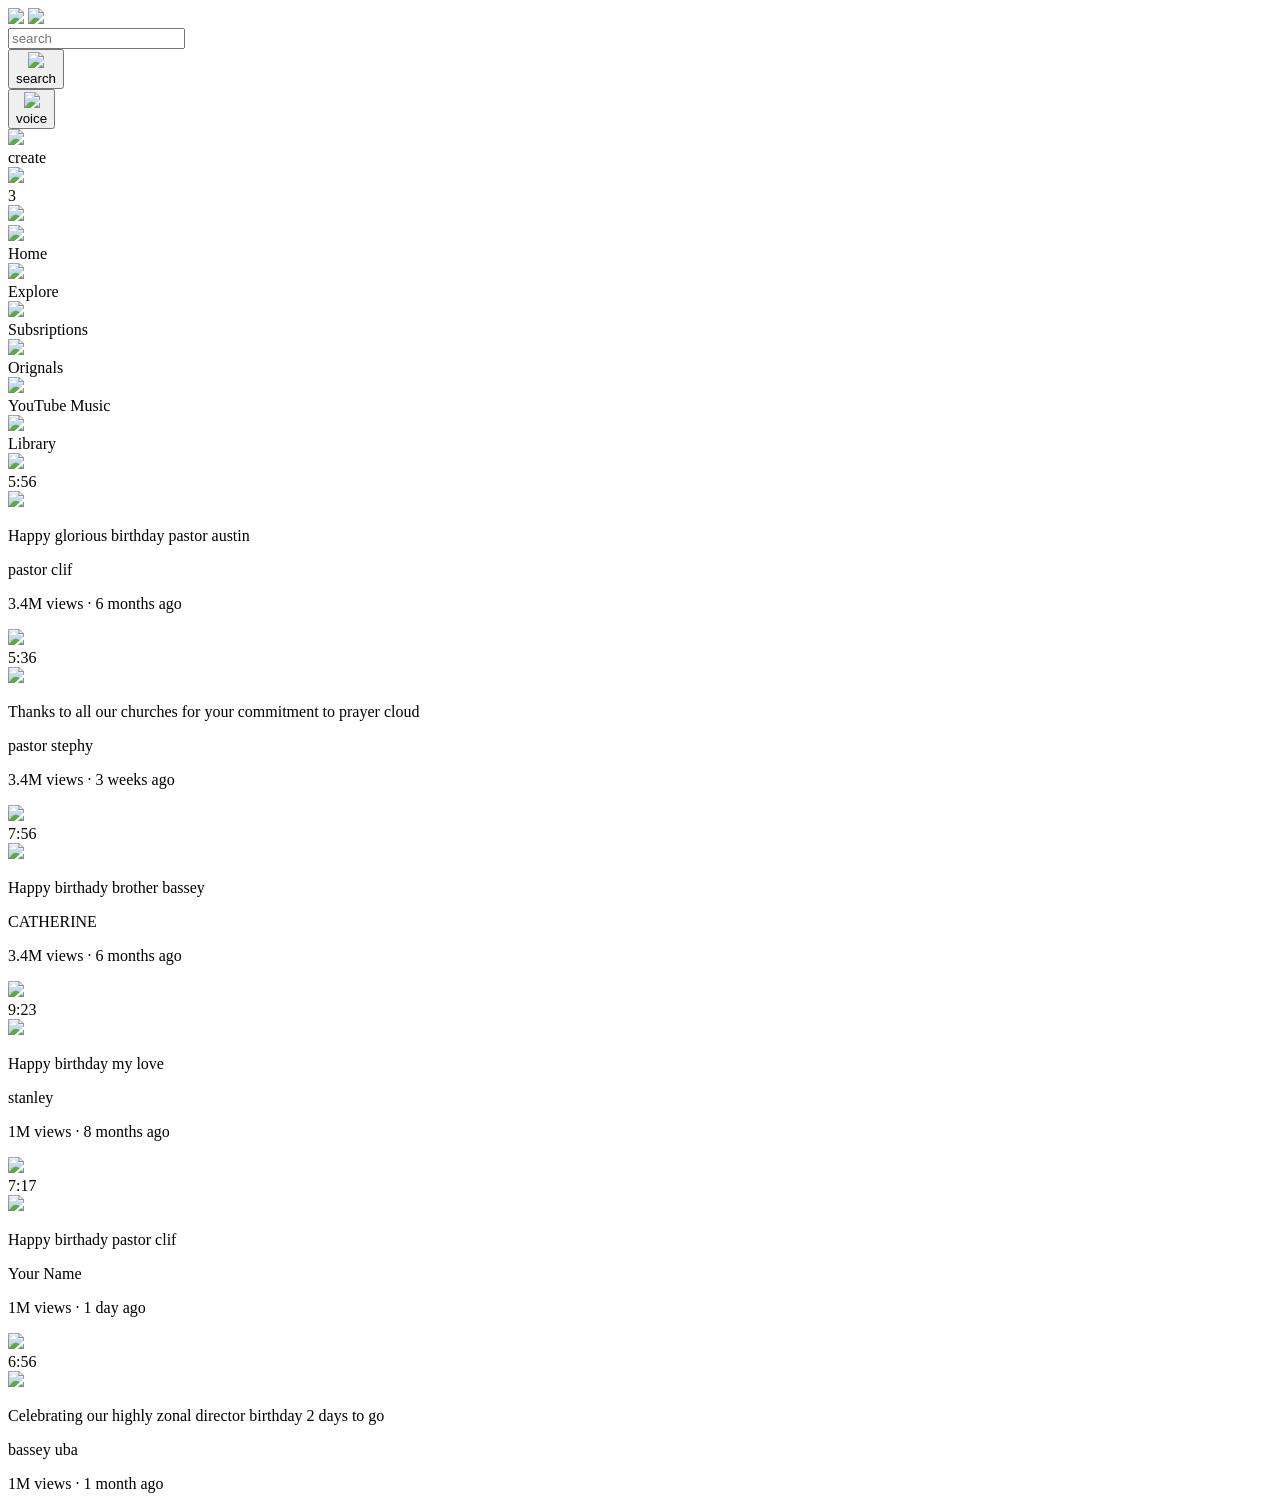
==== index.html @ 0d830a35 "Rename he.html to index.html" ====
<!DOCTYPE html>
<html>
  <head>
    <title>header</title>
      <link rel="preconnect" href="https://fonts.googleapis.com">
  <link rel="preconnect" href="https://fonts.gstatic.com" crossorigin>
  <link href="https://fonts.googleapis.com/css2?family=Roboto:ital,wght@0,100..900;1,100..900&display=swap" rel="stylesheet">

    <link rel="stylesheet" href="style/happy.css">
  </head>
  <body>
    <header class="HAPPY">
      <div class="left-section"> 
     <img class="menu-grid" src="AUS/ICON/menu-grid-svgrepo-com.svg">
      <img class="youtube" src="AUS/youtube.svg">
      </div>
      <!-- put position absolute inside
       position relative-->
      <div class="middle-section">
       <input class="search"type="text"
      placeholder="search">
      <div class="search-bu">
      <button class="search-button">
        <img class="search-bar" src="AUS/ICON/search-svgrepo-com.svg">
        <div class="tooltip">search</div>
      </button>
      </div>
      <div class="microphone-tool">
      <button class="microphone-bar">
        <img class="microphone" src="AUS/ICON/microphone-svgrepo-com (1).svg">
         <div class="tooltip">voice</div>
      </button>
      </div>
      </div>
      <div class="right-section">
        <div class="upload-icon-container">
        <img class="battery-plus" src="AUS/ICON/battery-plus-svgrepo-com.svg">
         <div class="tooltip">create</div>
        </div>
        <div class="notification">
        <img class="notification-bell" src="AUS/ICON/notification-bell-svgrepo-com.svg">
        <div class="three">3</div>
        </div>
        <img class="STAN" src="AUS/STAN.png">
      </div>
    </header>
    <nav class="side-bar">
      <div class=" sidebar">
    <img class="sidebar-img" src="AUS/home-svgrepo-com.svg">
        <div  class="sidebar-link">Home</div>
         </div>
         <div class=" sidebar">
    <img class="sidebar-img" src="AUS/ICON/explore_24dp_1F1F1F_FILL0_wght400_GRAD0_opsz24.svg">
       <div  class="sidebar-link"> Explore</div>
         </div>
         <div class=" sidebar">
    <img class="sidebar-img" src="AUS/ICON/subscriptions_24dp_1F1F1F_FILL0_wght400_GRAD0_opsz24.svg"> 
         <div  class="sidebar-link">Subsriptions</div>     
         </div>
         <div class=" sidebar">
     <img class="sidebar-img" src="AUS/social-youtube-svgrepo-com.svg">   
          <div class="sidebar-link">Orignals</div>  
         </div>
         <div class=" sidebar">
          <img class="sidebar-img" src="AUS/youtube-music-svgrepo-com.svg"class="Music-icon"> 
          <div class="sidebar-img">YouTube Music</div>
         </div>
         <div class=" sidebar">
     <img class="sidebar-img" src="AUS/ICON/library_add_24dp_1F1F1F_FILL0_wght400_GRAD0_opsz24.svg">
          <div class="sidebar-link">Library</div>
         </div>
    </nav>
    <main>
    <section class="grid-video">
      <div class="video-card">
    <div class="time">
    <img class="video-thumbnail" src="AUS/AUS.jpg">
    <Div class="absolute">5:56</Div>
    </div>
    <div class="video-info">
      <img class="channel-pic" src="AUS/CLIFFORD.jpg">
      <div class="channel-details">
        <p class="video-title">Happy glorious birthday pastor austin</p>
        <p class="video-author">pastor clif</p>
        <p class="video-stats">3.4M views · 6 months ago</p>
      </div>
    </div>
  </div>
  <div class="video-card">
    <div class="time">
    <img class="video-thumbnail" src="AUS/JULY 11-12.jpg">
    <div class="absolute">5:36</div>
    </div>
    <div class="video-info">
      <img class="channel-pic" src="AUS/ChatGPT Image Jul 1, 2026, 07_37_00 AM.png">
      <div class="channel-details">
        <p class="video-title">Thanks to all our churches for your commitment to prayer cloud</p>
        <p class="video-author">pastor stephy</p>
        <p class="video-stats">3.4M views · 3 weeks ago</p>
      </div>
     </div>
  </div>
  <div class="video-card">
    <div class="time">
    <img class="video-thumbnail" src="AUS/BASSEY.jpg">
    <div class="absolute">7:56</div>
    </div>
    <div class="video-info">
      <img class="channel-pic" src="AUS/CATHERINE.jpg">
      <div class="channel-details">
        <p class="video-title">Happy birthady brother bassey</p>
        <p class="video-author">CATHERINE</p>
        <p class="video-stats">3.4M views · 6 months ago</p>
      </div>
    </div>
  </div>
   <div class="video-card">
    <div class="time">
    <img class="video-thumbnail" src="AUS/stanley.jpg">
    <div class="absolute">9:23</div>
    </div>
    <div class="video-info">
      <img class="channel-pic" src="AUS/st.jpg">
      <div class="channel-details">
        <p class="video-title">Happy birthday my love</p>
        <p class="video-author">stanley</p>
        <p class="video-stats">1M views · 8 months ago</p>
      </div>
    </div>
  </div>
   <div class="video-card">
    <div class="time">
    <img class="video-thumbnail" src="AUS/CLIFFORD.jpg">
    <div class="absolute">7:17</div>
    </div>
    <div class="video-info">
      <img class="channel-pic" src="AUS/EDWARD.jpg">
      <div class="channel-details">
        <p class="video-title">Happy birthady pastor clif</p>
        <p class="video-author">Your Name</p>
        <p class="video-stats">1M views · 1 day ago</p>
      </div>
    </div>
  </div>
   <div class="video-card">
    <div class="time">
    <img class="video-thumbnail" src="AUS/count up-Recovered.jpg">
    <div class="absolute">6:56</div>
    </div>
    <div class="video-info">
      <img class="channel-pic" src="AUS/BASSEY.jpg">
      <div class="channel-details">
        <p class="video-title">Celebrating our highly zonal director birthday 2 days to go</p>
        <p class="video-author">bassey uba</p>
        <p class="video-stats">1M views · 1 month ago</p>
      </div>
    </div>
  </div>
    </section>
    </main>
  </body>
</html>
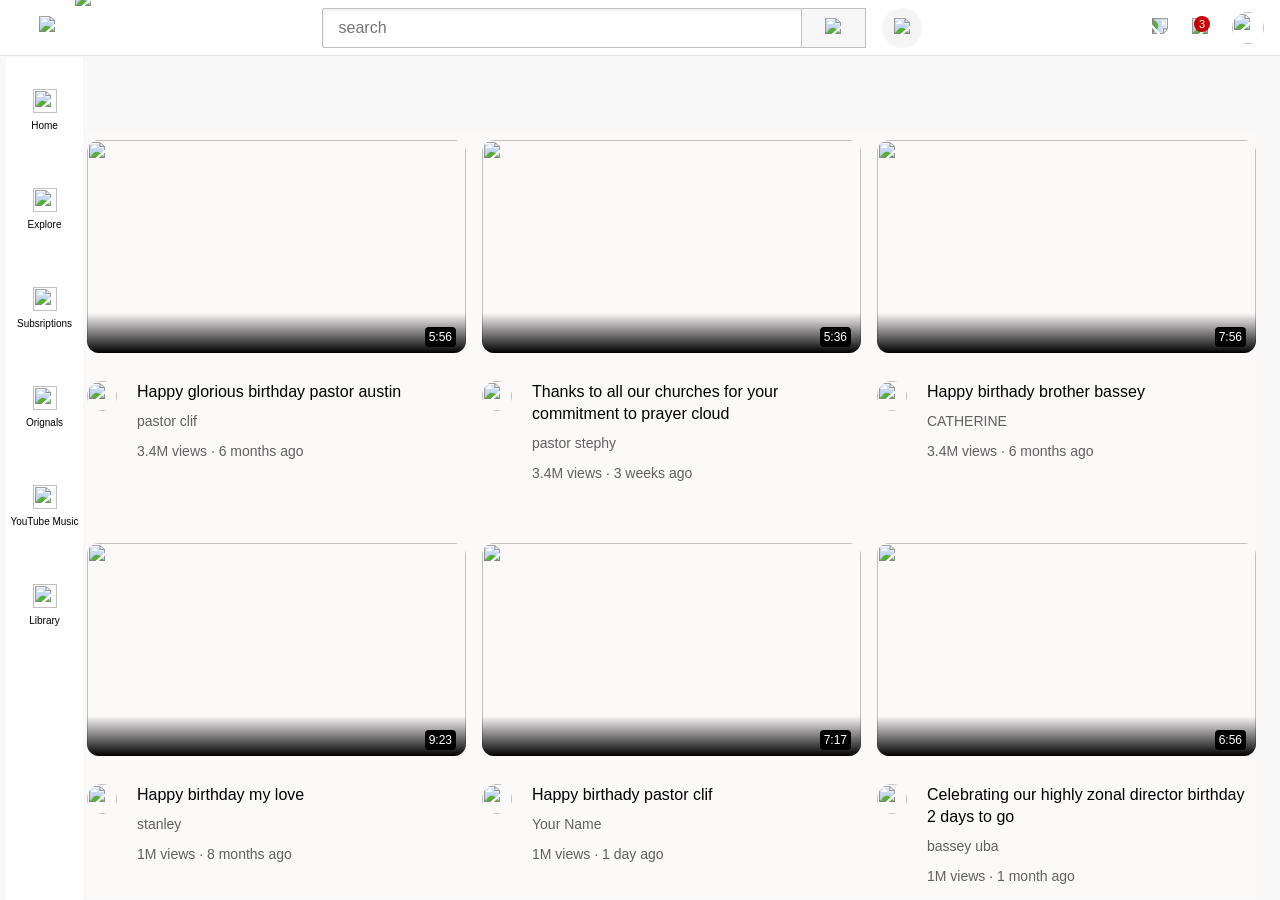
==== commit 2700ec5c: "Rename indenx.html to index.html" ====
--- a/index.html
+++ b/index.html
@@ -6,10 +6,10 @@
   <link rel="preconnect" href="https://fonts.gstatic.com" crossorigin>
   <link href="https://fonts.googleapis.com/css2?family=Roboto:ital,wght@0,100..900;1,100..900&display=swap" rel="stylesheet">
 
-    <link rel="stylesheet" href="style/happy.css">
+    <link rel="stylesheet" href="style/button.css">
   </head>
   <body>
-    <header class="HAPPY">
+    <header class="happy">
       <div class="left-section"> 
      <img class="menu-grid" src="AUS/ICON/menu-grid-svgrepo-com.svg">
       <img class="youtube" src="AUS/youtube.svg">
@@ -74,11 +74,11 @@
     <section class="grid-video">
       <div class="video-card">
     <div class="time">
-    <img class="video-thumbnail" src="AUS/AUS.jpg">
+    <img class="video-thumbnail" src="AUS/aus.jpg">
     <Div class="absolute">5:56</Div>
     </div>
     <div class="video-info">
-      <img class="channel-pic" src="AUS/CLIFFORD.jpg">
+      <img class="channel-pic" src="AUS/clif.jpg">
       <div class="channel-details">
         <p class="video-title">Happy glorious birthday pastor austin</p>
         <p class="video-author">pastor clif</p>
@@ -88,11 +88,11 @@
   </div>
   <div class="video-card">
     <div class="time">
-    <img class="video-thumbnail" src="AUS/JULY 11-12.jpg">
+    <img class="video-thumbnail" src="AUS/july-11-12.jpg">
     <div class="absolute">5:36</div>
     </div>
     <div class="video-info">
-      <img class="channel-pic" src="AUS/ChatGPT Image Jul 1, 2026, 07_37_00 AM.png">
+      <img class="channel-pic" src="AUS/stepy.png">
       <div class="channel-details">
         <p class="video-title">Thanks to all our churches for your commitment to prayer cloud</p>
         <p class="video-author">pastor stephy</p>
@@ -102,11 +102,11 @@
   </div>
   <div class="video-card">
     <div class="time">
-    <img class="video-thumbnail" src="AUS/BASSEY.jpg">
+    <img class="video-thumbnail" src="AUS/bassey.jpg">
     <div class="absolute">7:56</div>
     </div>
     <div class="video-info">
-      <img class="channel-pic" src="AUS/CATHERINE.jpg">
+      <img class="channel-pic" src="AUS/carthery.jpg">
       <div class="channel-details">
         <p class="video-title">Happy birthady brother bassey</p>
         <p class="video-author">CATHERINE</p>
@@ -130,11 +130,11 @@
   </div>
    <div class="video-card">
     <div class="time">
-    <img class="video-thumbnail" src="AUS/CLIFFORD.jpg">
+    <img class="video-thumbnail" src="AUS/clif.jpg">
     <div class="absolute">7:17</div>
     </div>
     <div class="video-info">
-      <img class="channel-pic" src="AUS/EDWARD.jpg">
+      <img class="channel-pic" src="AUS/edward.jpg">
       <div class="channel-details">
         <p class="video-title">Happy birthady pastor clif</p>
         <p class="video-author">Your Name</p>
@@ -144,11 +144,11 @@
   </div>
    <div class="video-card">
     <div class="time">
-    <img class="video-thumbnail" src="AUS/count up-Recovered.jpg">
+    <img class="video-thumbnail" src="AUS/count.jpg">
     <div class="absolute">6:56</div>
     </div>
     <div class="video-info">
-      <img class="channel-pic" src="AUS/BASSEY.jpg">
+      <img class="channel-pic" src="AUS/bassey.jpg">
       <div class="channel-details">
         <p class="video-title">Celebrating our highly zonal director birthday 2 days to go</p>
         <p class="video-author">bassey uba</p>
--- a/style/button.css
+++ b/style/button.css
@@ -0,0 +1,354 @@
+   p {
+   
+    margin-top: 0;
+    margin-top: 0;
+   }
+  body {
+     
+       font-family: Roboto, arial;
+      margin: 0;
+      padding-top: 65px;
+      padding-left:35 px;
+      padding-right: 24px;
+      background-color:rgb(248, 248, 248) 
+       }
+  .happy {
+     display: flex;
+     position: fixed;
+    justify-content: space-between ;
+    flex-direction: row; 
+    margin: 0; 
+    padding: 0;
+    box-sizing: border-box;
+     top: 0;
+     left: 0;
+     right: 0;
+     height: 56px;
+     background-color: white;
+     border-bottom: 1px solid rgb(228, 228, 228);
+    padding: 0 16px;
+    z-index: 100;
+}
+.left-section {
+    display: flex;
+    align-items: center;
+    margin-left: 23px;
+    gap: 20px;
+    flex-shrink:o;
+    
+ 
+}
+.menu-grid {
+   height: 23px;
+
+}
+.youtube {
+    height: 75px;
+
+}
+.middle-section {
+display: flex;
+align-items: center;
+flex: 1 1 auto;
+max-width: 600px;
+margin: 0 40px;
+min-width: 180px;
+
+
+}
+.search {
+    flex: 1;
+    min-width: 0;
+    height: 36px;
+    box-shadow: inset 1px 2px 3px rgba(0, 0, 0, 0.06);
+    border: 1px solid rgb(192, 192, 192);
+    border-radius: 2px 0 0 2px;
+    font-size: 16px;
+    padding-left: 16px;
+
+}
+.search::placeholder {
+  font-family: Roboto, Arial;
+  font-size: 16px; 
+}
+.search-bu {
+  position: relative;
+}
+.search-button {
+    width: 64px;
+    height: 40px;
+     background-color: rgb(247, 247, 247);
+    border: 1px solid rgb(192, 192, 192);
+    border-left: none;
+    margin-right: 8px;
+    cursor: pointer;
+    
+}
+
+.tooltip {
+  position: absolute;
+  background-color: gray;
+  color: white;
+  padding-top: 4px;
+  padding-bottom: 4px;
+  padding-right: 6px;
+  padding-left: 6px;
+  border-radius:4px ;
+  font-size:12px ;
+  margin-top: 14px;
+  opacity:0 ;
+  visibility: hidden;
+  pointer-events: none;
+  transition: opacity 0.2s ease;
+  white-space:nowrap ;
+}
+.search-button:hover .tooltip {
+  opacity: 1;
+  visibility: visible;
+}
+
+.microphone-bar {
+    height: 40px;
+    width: 40px;
+    margin-left: 20px;
+    border-radius: 50%;
+    border: none;
+     background-color: rgb(245, 245, 245);
+     margin-left: 8px;
+}
+.microphone {
+    height: 24px;
+    
+}
+.microphone-tool {
+  position: relative;
+}
+.microphone-bar {
+    cursor: pointer;
+}
+.tooltip,
+.tooltip {
+  position: absolute;
+  background-color: gray;
+  color: white;
+  padding-top: 4px;
+  padding-bottom: 4px;
+  padding-right: 6px;
+  padding-left: 6px;
+  border-radius:4px ;
+  font-family: Roboto, arial;
+  font-size:12px ;
+  margin-top: 14px;
+  opacity:0 ;
+  visibility: hidden;
+  pointer-events: none;
+  transition: opacity 0.2s ease;
+  white-space:nowrap ;
+}
+.upload-icon-container:hover .tooltip {
+  opacity: 1;
+  visibility: visible;
+
+}
+.search-bar {
+    height: 19px;
+  
+}
+
+
+.right-section {
+    display: flex;
+    gap: 24px;
+    align-items: center;
+    flex-shrink: o;
+    
+    
+}
+.battery-plus {
+  transform: rotate(450deg);
+  height: 24px;
+  cursor: pointer;
+
+}
+.upload-icon-container {
+  position: relative;
+}
+.microphone-bar:hover .tooltip {
+  opacity: 1;
+  visibility: visible;
+
+}
+
+.notification-bell {
+    height: 24px;
+}
+.notification {
+position: relative;
+}
+.three {
+position: absolute;
+top:-2px;
+right:-2px;
+background-color: rgb(200, 0, 0);
+color:white;
+font-family: Roboto, arial;
+font-size: 11px;
+padding-left: 5px;
+padding-right: 5px;
+padding-top: 2px;
+padding-bottom:2px ;
+border-radius: 10px;
+}
+.STAN { 
+    height: 32px;
+    width: 32px;
+    object-fit: cover;
+    border-radius: 50%;
+}
+.side-bar {
+position: fixed;
+  left: 0;
+  margin-left: 6px;
+  bottom: 0;
+  width: 77px;
+  top: 57px;
+  z-index:2000 ;
+  background-color: white;
+  padding-top: 5px;
+}
+.sidebar { 
+  position: relative;
+   height:97px ;
+  display: flex;
+ flex-direction: column;
+ justify-content: center;
+ align-items: center;
+ padding:  1px;
+ cursor: pointer;
+
+}
+.sidebar.active{
+  background:rgb(235,235,235);
+}
+.sidebar:hover::after {
+  content: attr(data-after);
+  position: absolute;
+  left: 80px;
+  color: white;
+  background-color: rgba(0, 0, 0);
+  padding: 8px;
+  border-radius: 4px;
+  font-size: 12px;
+  white-space: nowrap;
+}
+.sidebar:hover {
+  background: rgb(235, 235, 235);
+}
+.sidebar img {
+  height: 24px;
+  width: 24px;
+  object-fit: contain;
+  margin-bottom: 4px;
+  flex-shrink: 0;
+}
+.music-icon { 
+  border-radius:50px ;
+  background: red;
+  padding: 3px;
+}
+.sidebar div {
+  font-size: 10px;
+  font-family: roboto, arial;
+  line-height: 18px;
+ }
+.grid-video { 
+  background-color: rgb(252, 249, 249);
+    margin-left: 87px;
+    margin-top: 67px;
+  display: grid;
+  grid-template-columns:repeat(3,1fr);
+  gap: 40px  16px;
+
+
+}
+
+.video-thumbnail {
+  position: relative;
+  width: 100%;
+  aspect-ratio: 16/9;
+  overflow: hidden;
+  border-radius: 12px;
+  margin-right: 0px;
+  margin-top: 8px;
+}
+.video-thumbnail :hover{
+  transform:scale(1.03)
+}
+.video-thumbnail {
+  width: 100%;
+  height: 100%;
+  object-fit: cover;
+  object-position: center;
+  transition: transform 0.2s;
+}
+.video-thumbnail::after{
+  content: '';
+  position: absolute;
+  bottom: 0;
+  left:0;
+  right: 0px;
+  height: 40px;
+  background: linear-gradient(transparent,rgba( 0,0,0,1));
+}
+.time {
+  position: relative;
+  margin-bottom: 24px;
+  
+}
+.absolute{
+    position: absolute;
+    background-color: rgba(0, 0, 0);
+        color: white;
+        right: 10px;
+        bottom: 10px;
+        padding: 3px 4px;
+        border-radius: 4px;
+        font-size: 12px;
+        font-weight: 500;
+        font-family: roboto, arial;
+        
+}
+
+.video-info {
+  display: grid;
+  grid-template-columns: 50px 1fr;
+  padding-top: 0px;
+}
+
+.channel-pic {
+  width: 30px;
+  height: 30px;
+  border-radius: 50%;
+}
+
+.video-title {
+  display: -webkit-box;
+ -webkit-box-orient: vertical;
+ -webkit-line-clamp: 2;
+  overflow: hidden;
+  font-size: 16px;
+  font-weight: 500;
+  line-height: 22px;
+  margin-bottom: 10px;
+}
+
+.video-author, .video-stats {
+  font-size: 14px;
+  color: rgb(96,96,96);
+}
+ @media ( max-width:999px) {
+  .grid-video { grid-template-columns:repeat(2,1fr); }
+ }
+ @media ( max-width:750px) {
+  .grid-video { grid-template-columns:1fr; }
+ }
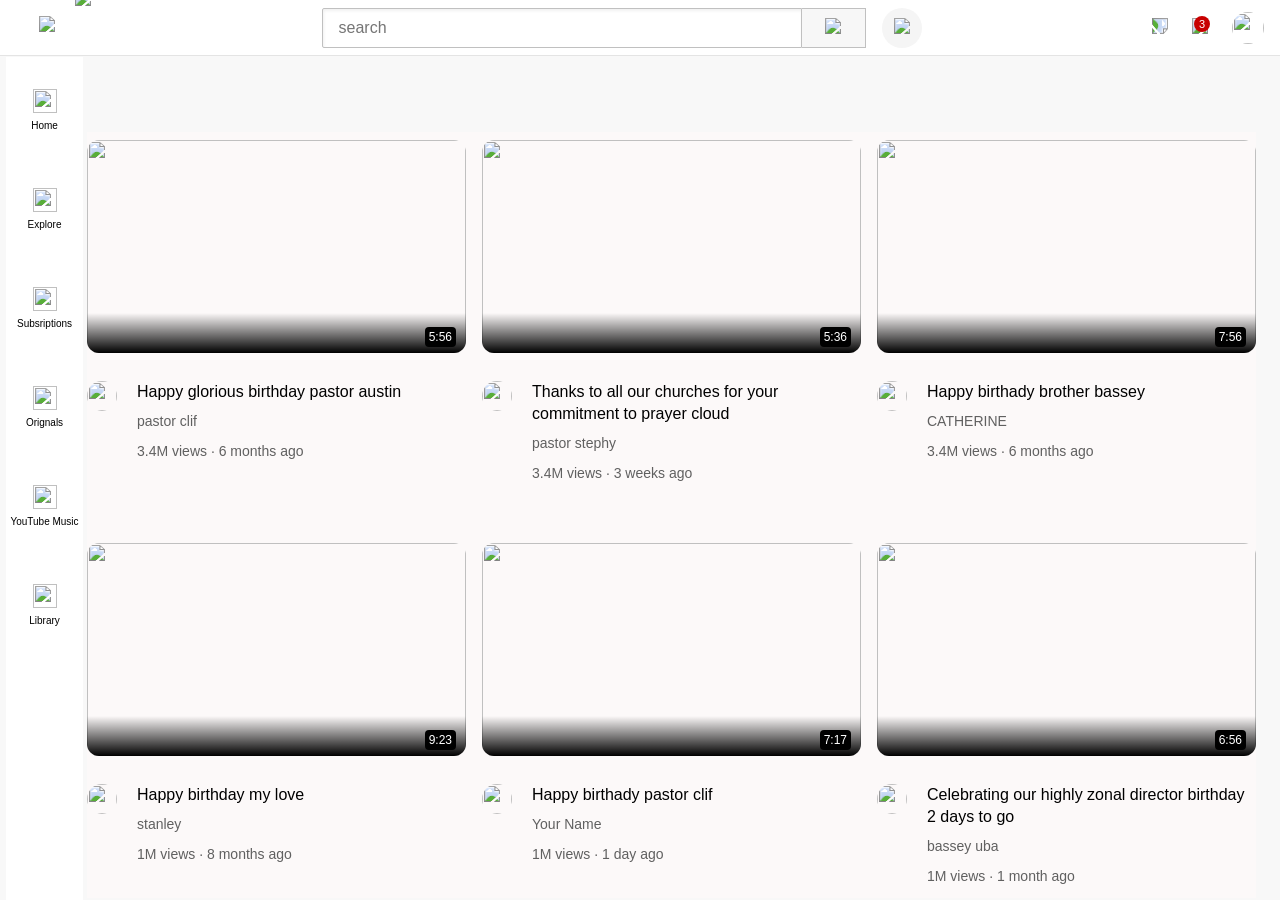
==== commit 6782c3e1: "Update index.html" ====
--- a/index.html
+++ b/index.html
@@ -5,7 +5,7 @@
       <link rel="preconnect" href="https://fonts.googleapis.com">
   <link rel="preconnect" href="https://fonts.gstatic.com" crossorigin>
   <link href="https://fonts.googleapis.com/css2?family=Roboto:ital,wght@0,100..900;1,100..900&display=swap" rel="stylesheet">
-
+     <link rel="stylesheet" href="style/HAPPY.css">
     <link rel="stylesheet" href="style/button.css">
   </head>
   <body>
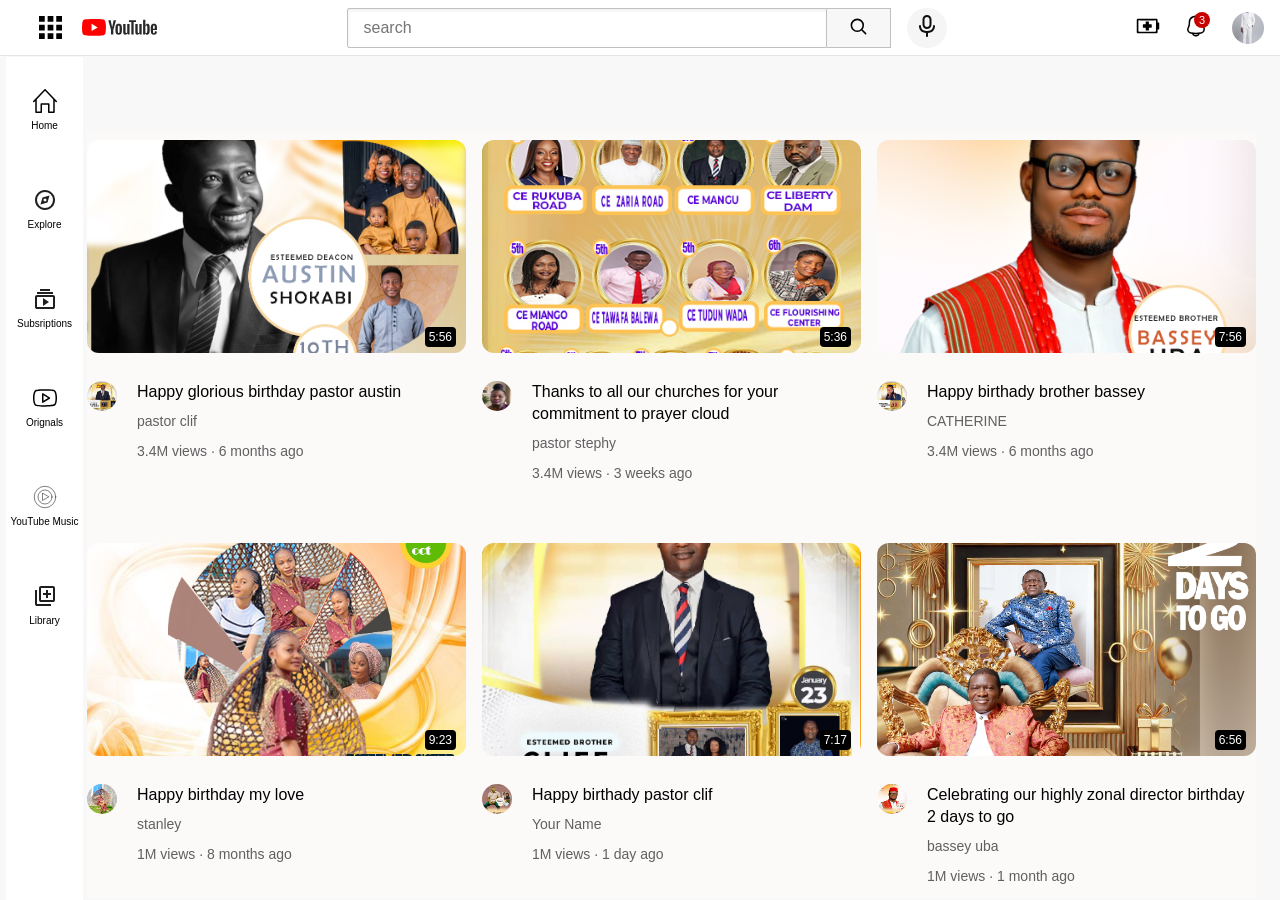
==== commit 28317d2e: "Update index.html" ====
--- a/index.html
+++ b/index.html
@@ -5,15 +5,14 @@
       <link rel="preconnect" href="https://fonts.googleapis.com">
   <link rel="preconnect" href="https://fonts.gstatic.com" crossorigin>
   <link href="https://fonts.googleapis.com/css2?family=Roboto:ital,wght@0,100..900;1,100..900&display=swap" rel="stylesheet">
-     <link rel="stylesheet" href="style/HAPPY.css">
-    <link rel="stylesheet" href="style/button.css">
+     <link rel="stylesheet" href="button.css">
   </head>
   <body>
     <header class="happy">
       <div class="left-section"> 
-     <img class="menu-grid" src="AUS/ICON/menu-grid-svgrepo-com.svg">
-      <img class="youtube" src="AUS/youtube.svg">
-      </div>
+     <img class="menu-grid"src=" AUS/ICON/menu-grid-svgrepo-com.svg">
+      <img class="youtube" src=" AUS/youtube.svg">
+      </div> 
       <!-- put position absolute inside
        position relative-->
       <div class="middle-section">
@@ -41,7 +40,7 @@
         <img class="notification-bell" src="AUS/ICON/notification-bell-svgrepo-com.svg">
         <div class="three">3</div>
         </div>
-        <img class="STAN" src="AUS/STAN.png">
+        <img class="STAN" src="AUS/stan.png">
       </div>
     </header>
     <nav class="side-bar">
@@ -62,7 +61,7 @@
           <div class="sidebar-link">Orignals</div>  
          </div>
          <div class=" sidebar">
-          <img class="sidebar-img" src="AUS/youtube-music-svgrepo-com.svg"class="Music-icon"> 
+          <img class="sidebar-img" src="AUS/youtube-music-svgrepo-com.svg"> 
           <div class="sidebar-img">YouTube Music</div>
          </div>
          <div class=" sidebar">
--- a/button.css
+++ b/button.css
@@ -0,0 +1,354 @@
+   p {
+   
+    margin-top: 0;
+    margin-top: 0;
+   }
+  body {
+     
+       font-family: Roboto, arial;
+      margin: 0;
+      padding-top: 65px;
+      padding-left:35 px;
+      padding-right: 24px;
+      background-color:rgb(248, 248, 248) 
+       }
+  .happy {
+     display: flex;
+     position: fixed;
+    justify-content: space-between ;
+    flex-direction: row; 
+    margin: 0; 
+    padding: 0;
+    box-sizing: border-box;
+     top: 0;
+     left: 0;
+     right: 0;
+     height: 56px;
+     background-color: white;
+     border-bottom: 1px solid rgb(228, 228, 228);
+    padding: 0 16px;
+    z-index: 100;
+}
+.left-section {
+    display: flex;
+    align-items: center;
+    margin-left: 23px;
+    gap: 20px;
+    flex-shrink:o;
+    
+ 
+}
+.menu-grid {
+   height: 23px;
+
+}
+.youtube {
+    height: 75px;
+
+}
+.middle-section {
+display: flex;
+align-items: center;
+flex: 1 1 auto;
+max-width: 600px;
+margin: 0 40px;
+min-width: 180px;
+
+
+}
+.search {
+    flex: 1;
+    min-width: 0;
+    height: 36px;
+    box-shadow: inset 1px 2px 3px rgba(0, 0, 0, 0.06);
+    border: 1px solid rgb(192, 192, 192);
+    border-radius: 2px 0 0 2px;
+    font-size: 16px;
+    padding-left: 16px;
+
+}
+.search::placeholder {
+  font-family: Roboto, Arial;
+  font-size: 16px; 
+}
+.search-bu {
+  position: relative;
+}
+.search-button {
+    width: 64px;
+    height: 40px;
+     background-color: rgb(247, 247, 247);
+    border: 1px solid rgb(192, 192, 192);
+    border-left: none;
+    margin-right: 8px;
+    cursor: pointer;
+    
+}
+
+.tooltip {
+  position: absolute;
+  background-color: gray;
+  color: white;
+  padding-top: 4px;
+  padding-bottom: 4px;
+  padding-right: 6px;
+  padding-left: 6px;
+  border-radius:4px ;
+  font-size:12px ;
+  margin-top: 14px;
+  opacity:0 ;
+  visibility: hidden;
+  pointer-events: none;
+  transition: opacity 0.2s ease;
+  white-space:nowrap ;
+}
+.search-button:hover .tooltip {
+  opacity: 1;
+  visibility: visible;
+}
+
+.microphone-bar {
+    height: 40px;
+    width: 40px;
+    margin-left: 20px;
+    border-radius: 50%;
+    border: none;
+     background-color: rgb(245, 245, 245);
+     margin-left: 8px;
+}
+.microphone {
+    height: 24px;
+    
+}
+.microphone-tool {
+  position: relative;
+}
+.microphone-bar {
+    cursor: pointer;
+}
+.tooltip,
+.tooltip {
+  position: absolute;
+  background-color: gray;
+  color: white;
+  padding-top: 4px;
+  padding-bottom: 4px;
+  padding-right: 6px;
+  padding-left: 6px;
+  border-radius:4px ;
+  font-family: Roboto, arial;
+  font-size:12px ;
+  margin-top: 14px;
+  opacity:0 ;
+  visibility: hidden;
+  pointer-events: none;
+  transition: opacity 0.2s ease;
+  white-space:nowrap ;
+}
+.upload-icon-container:hover .tooltip {
+  opacity: 1;
+  visibility: visible;
+
+}
+.search-bar {
+    height: 19px;
+  
+}
+
+
+.right-section {
+    display: flex;
+    gap: 24px;
+    align-items: center;
+    flex-shrink: o;
+    
+    
+}
+.battery-plus {
+  transform: rotate(450deg);
+  height: 24px;
+  cursor: pointer;
+
+}
+.upload-icon-container {
+  position: relative;
+}
+.microphone-bar:hover .tooltip {
+  opacity: 1;
+  visibility: visible;
+
+}
+
+.notification-bell {
+    height: 24px;
+}
+.notification {
+position: relative;
+}
+.three {
+position: absolute;
+top:-2px;
+right:-2px;
+background-color: rgb(200, 0, 0);
+color:white;
+font-family: Roboto, arial;
+font-size: 11px;
+padding-left: 5px;
+padding-right: 5px;
+padding-top: 2px;
+padding-bottom:2px ;
+border-radius: 10px;
+}
+.STAN { 
+    height: 32px;
+    width: 32px;
+    object-fit: cover;
+    border-radius: 50%;
+}
+.side-bar {
+position: fixed;
+  left: 0;
+  margin-left: 6px;
+  bottom: 0;
+  width: 77px;
+  top: 57px;
+  z-index:2000 ;
+  background-color: white;
+  padding-top: 5px;
+}
+.sidebar { 
+  position: relative;
+   height:97px ;
+  display: flex;
+ flex-direction: column;
+ justify-content: center;
+ align-items: center;
+ padding:  1px;
+ cursor: pointer;
+
+}
+.sidebar.active{
+  background:rgb(235,235,235);
+}
+.sidebar:hover::after {
+  content: attr(data-after);
+  position: absolute;
+  left: 80px;
+  color: white;
+  background-color: rgba(0, 0, 0);
+  padding: 8px;
+  border-radius: 4px;
+  font-size: 12px;
+  white-space: nowrap;
+}
+.sidebar:hover {
+  background: rgb(235, 235, 235);
+}
+.sidebar img {
+  height: 24px;
+  width: 24px;
+  object-fit: contain;
+  margin-bottom: 4px;
+  flex-shrink: 0;
+}
+.music-icon { 
+  border-radius:50px ;
+  background: red;
+  padding: 3px;
+}
+.sidebar div {
+  font-size: 10px;
+  font-family: roboto, arial;
+  line-height: 18px;
+ }
+.grid-video { 
+  background-color: rgb(252, 249, 249);
+    margin-left: 87px;
+    margin-top: 67px;
+  display: grid;
+  grid-template-columns:repeat(3,1fr);
+  gap: 40px  16px;
+
+
+}
+
+.video-thumbnail {
+  position: relative;
+  width: 100%;
+  aspect-ratio: 16/9;
+  overflow: hidden;
+  border-radius: 12px;
+  margin-right: 0px;
+  margin-top: 8px;
+}
+.video-thumbnail :hover{
+  transform:scale(1.03)
+}
+.video-thumbnail {
+  width: 100%;
+  height: 100%;
+  object-fit: cover;
+  object-position: center;
+  transition: transform 0.2s;
+}
+.video-thumbnail::after{
+  content: '';
+  position: absolute;
+  bottom: 0;
+  left:0;
+  right: 0px;
+  height: 40px;
+  background: linear-gradient(transparent,rgba( 0,0,0,1));
+}
+.time {
+  position: relative;
+  margin-bottom: 24px;
+  
+}
+.absolute{
+    position: absolute;
+    background-color: rgba(0, 0, 0);
+        color: white;
+        right: 10px;
+        bottom: 10px;
+        padding: 3px 4px;
+        border-radius: 4px;
+        font-size: 12px;
+        font-weight: 500;
+        font-family: roboto, arial;
+        
+}
+
+.video-info {
+  display: grid;
+  grid-template-columns: 50px 1fr;
+  padding-top: 0px;
+}
+
+.channel-pic {
+  width: 30px;
+  height: 30px;
+  border-radius: 50%;
+}
+
+.video-title {
+  display: -webkit-box;
+ -webkit-box-orient: vertical;
+ -webkit-line-clamp: 2;
+  overflow: hidden;
+  font-size: 16px;
+  font-weight: 500;
+  line-height: 22px;
+  margin-bottom: 10px;
+}
+
+.video-author, .video-stats {
+  font-size: 14px;
+  color: rgb(96,96,96);
+}
+ @media ( max-width:999px) {
+  .grid-video { grid-template-columns:repeat(2,1fr); }
+ }
+ @media ( max-width:750px) {
+  .grid-video { grid-template-columns:1fr; }
+ }
